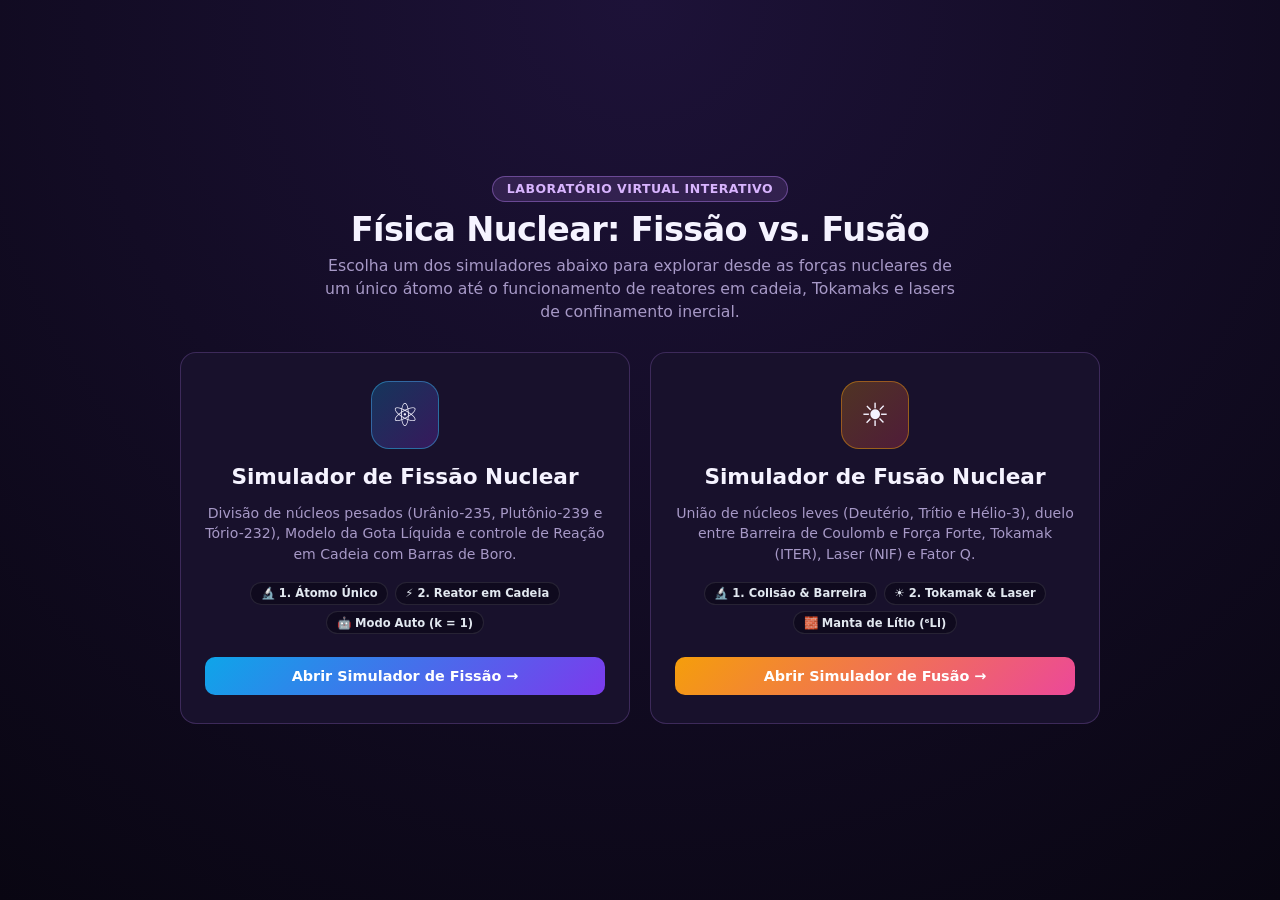
==== index.html @ 6d67d9fe "Adiciona simuladores interativos de Fissao e Fusao Nuclear" ====
<!DOCTYPE html>
<html lang="pt-BR">
<head>
  <meta charset="UTF-8">
  <meta name="viewport" content="width=device-width, initial-scale=1.0">
  <title>Laboratório de Física Nuclear — Fissão vs. Fusão</title>
  <link rel="icon" type="image/svg+xml" href="data:image/svg+xml,%3Csvg xmlns='http://www.w3.org/2000/svg' viewBox='0 0 64 64'%3E%3Crect width='64' height='64' rx='14' fill='%230c0817'/%3E%3Cellipse cx='32' cy='32' rx='26' ry='10' fill='none' stroke='%23c084fc' stroke-width='3' transform='rotate(30 32 32)'/%3E%3Cellipse cx='32' cy='32' rx='26' ry='10' fill='none' stroke='%2338bdf8' stroke-width='3' transform='rotate(-30 32 32)'/%3E%3Ccircle cx='32' cy='32' r='7' fill='%23facc15'/%3E%3C/svg%3E">
  <style>
    :root {
      --bg-dark: #0c0817;
      --bg-card: #18112c;
      --bg-card-hover: #22173e;
      --border-subtle: rgba(192, 132, 252, 0.22);
      --text-main: #f5f3ff;
      --text-muted: #a799c7;
    }

    * {
      box-sizing: border-box;
      margin: 0;
      padding: 0;
    }

    body {
      font-family: 'Segoe UI', system-ui, -apple-system, sans-serif;
      background: radial-gradient(circle at top, #1d1238 0%, #090612 100%);
      color: var(--text-main);
      min-height: 100vh;
      display: flex;
      flex-direction: column;
      align-items: center;
      justify-content: center;
      padding: 1.5rem;
    }

    .container {
      max-width: 920px;
      width: 100%;
      text-align: center;
      display: flex;
      flex-direction: column;
      gap: 1.8rem;
    }

    .header-badge {
      display: inline-block;
      margin: 0 auto 0.5rem;
      padding: 0.28rem 0.85rem;
      border-radius: 999px;
      background: rgba(192, 132, 252, 0.15);
      border: 1px solid rgba(192, 132, 252, 0.4);
      color: #d8b4fe;
      font-size: 0.78rem;
      font-weight: 700;
      letter-spacing: 0.04em;
      text-transform: uppercase;
    }

    h1 {
      font-size: 2.1rem;
      font-weight: 800;
      letter-spacing: -0.02em;
      margin-bottom: 0.4rem;
    }

    .subtitle {
      color: var(--text-muted);
      font-size: 0.98rem;
      max-width: 640px;
      margin: 0 auto;
      line-height: 1.45;
    }

    .cards-grid {
      display: grid;
      grid-template-columns: repeat(auto-fit, minmax(320px, 1fr));
      gap: 1.25rem;
    }

    .sim-card {
      text-decoration: none;
      color: inherit;
      background: var(--bg-card);
      border: 1px solid var(--border-subtle);
      border-radius: 16px;
      padding: 1.75rem 1.5rem;
      display: flex;
      flex-direction: column;
      align-items: center;
      gap: 0.9rem;
      transition: transform 0.2s ease, background 0.2s ease, border-color 0.2s ease, box-shadow 0.2s ease;
    }

    .sim-card:hover {
      transform: translateY(-4px);
      background: var(--bg-card-hover);
    }

    .sim-card.fission:hover {
      border-color: #38bdf8;
      box-shadow: 0 12px 30px rgba(56, 189, 248, 0.18);
    }

    .sim-card.fusion:hover {
      border-color: #f59e0b;
      box-shadow: 0 12px 30px rgba(245, 158, 11, 0.18);
    }

    .icon-circle {
      width: 68px;
      height: 68px;
      border-radius: 18px;
      display: flex;
      align-items: center;
      justify-content: center;
      font-size: 2rem;
    }

    .fission .icon-circle {
      background: linear-gradient(135deg, rgba(14, 165, 233, 0.25), rgba(147, 51, 234, 0.25));
      border: 1px solid rgba(56, 189, 248, 0.45);
    }

    .fusion .icon-circle {
      background: linear-gradient(135deg, rgba(245, 158, 11, 0.25), rgba(244, 63, 94, 0.25));
      border: 1px solid rgba(245, 158, 11, 0.45);
    }

    .sim-card h2 {
      font-size: 1.35rem;
      font-weight: 700;
    }

    .sim-card p {
      font-size: 0.88rem;
      color: var(--text-muted);
      line-height: 1.45;
    }

    .features-list {
      display: flex;
      flex-wrap: wrap;
      justify-content: center;
      gap: 0.4rem;
      margin-top: 0.2rem;
    }

    .pill {
      font-size: 0.72rem;
      font-weight: 600;
      padding: 0.22rem 0.6rem;
      border-radius: 999px;
      background: rgba(12, 8, 23, 0.65);
      border: 1px solid rgba(255, 255, 255, 0.1);
      color: #e2e8f0;
    }

    .cta-btn {
      margin-top: 0.5rem;
      width: 100%;
      padding: 0.7rem 1rem;
      border-radius: 10px;
      font-weight: 700;
      font-size: 0.9rem;
      transition: filter 0.15s ease;
    }

    .fission .cta-btn {
      background: linear-gradient(135deg, #0ea5e9, #7c3aed);
      color: #ffffff;
    }

    .fusion .cta-btn {
      background: linear-gradient(135deg, #f59e0b, #ec4899);
      color: #ffffff;
    }
  </style>
</head>
<body>
  <main class="container">
    <header>
      <span class="header-badge">Laboratório Virtual Interativo</span>
      <h1>Física Nuclear: Fissão vs. Fusão</h1>
      <p class="subtitle">
        Escolha um dos simuladores abaixo para explorar desde as forças nucleares de um único átomo até o funcionamento de reatores em cadeia, Tokamaks e lasers de confinamento inercial.
      </p>
    </header>

    <div class="cards-grid">
      <a href="fissao.html" class="sim-card fission">
        <div class="icon-circle">⚛️</div>
        <h2>Simulador de Fissão Nuclear</h2>
        <p>
          Divisão de núcleos pesados (Urânio-235, Plutônio-239 e Tório-232), Modelo da Gota Líquida e controle de Reação em Cadeia com Barras de Boro.
        </p>
        <div class="features-list">
          <span class="pill">🔬 1. Átomo Único</span>
          <span class="pill">⚡ 2. Reator em Cadeia</span>
          <span class="pill">🤖 Modo Auto (k = 1)</span>
        </div>
        <div class="cta-btn">Abrir Simulador de Fissão &rarr;</div>
      </a>

      <a href="fusao.html" class="sim-card fusion">
        <div class="icon-circle">☀️</div>
        <h2>Simulador de Fusão Nuclear</h2>
        <p>
          União de núcleos leves (Deutério, Trítio e Hélio-3), duelo entre Barreira de Coulomb e Força Forte, Tokamak (ITER), Laser (NIF) e Fator Q.
        </p>
        <div class="features-list">
          <span class="pill">🔬 1. Colisão &amp; Barreira</span>
          <span class="pill">☀️ 2. Tokamak &amp; Laser</span>
          <span class="pill">🧱 Manta de Lítio (⁶Li)</span>
        </div>
        <div class="cta-btn">Abrir Simulador de Fusão &rarr;</div>
      </a>
    </div>
  </main>
</body>
</html>
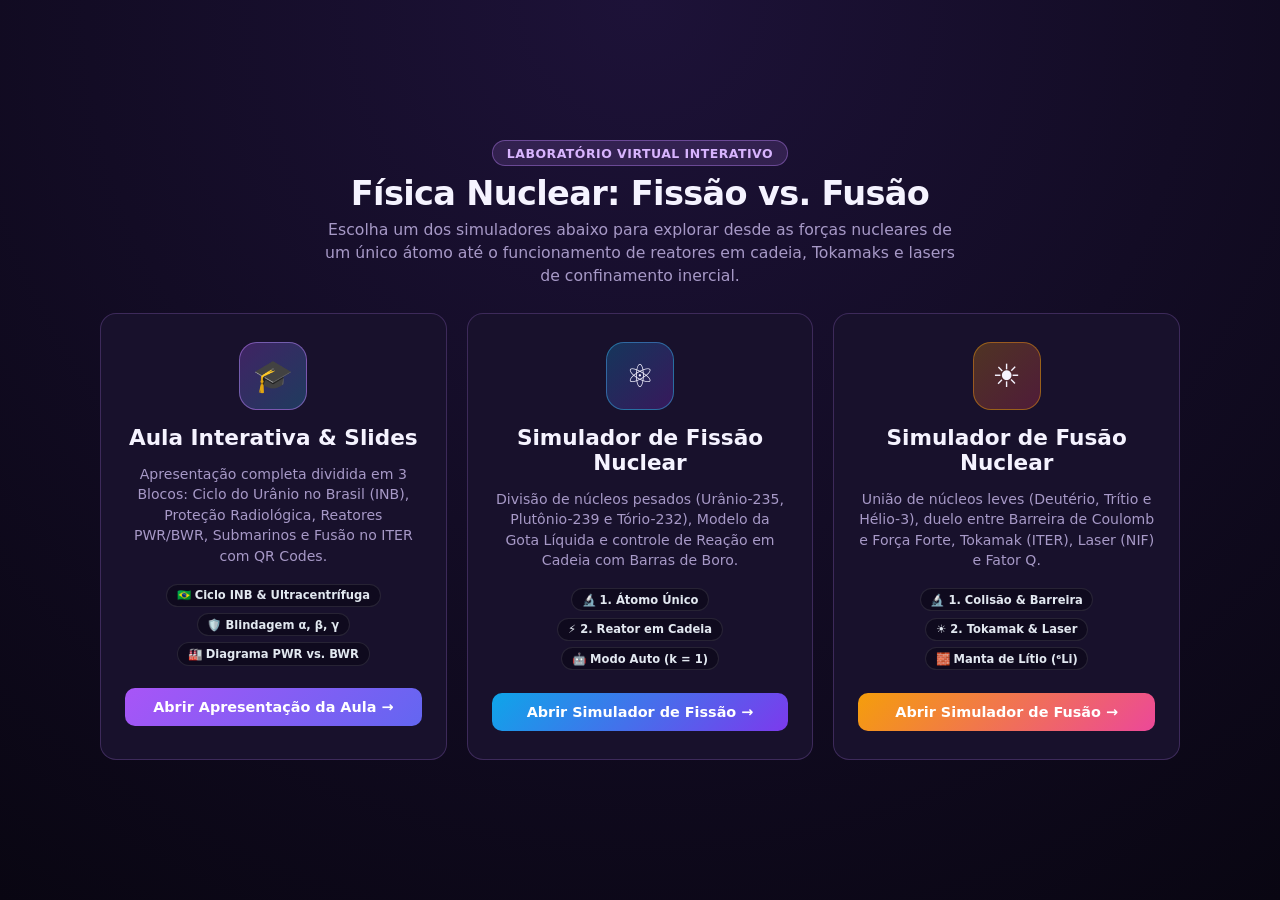
==== commit 88d2763e: "feat: site da aula interativa Fissao e Fusao Nuclear com simuladores e suporte a TV/mobile" ====
--- a/index.html
+++ b/index.html
@@ -34,12 +34,12 @@
     }
 
     .container {
-      max-width: 920px;
+      max-width: 1080px;
       width: 100%;
       text-align: center;
       display: flex;
       flex-direction: column;
-      gap: 1.8rem;
+      gap: 1.6rem;
     }
 
     .header-badge {
@@ -73,8 +73,20 @@
 
     .cards-grid {
       display: grid;
-      grid-template-columns: repeat(auto-fit, minmax(320px, 1fr));
+      grid-template-columns: repeat(auto-fit, minmax(260px, 1fr));
       gap: 1.25rem;
+    }
+
+    @media (max-width: 640px) {
+      body {
+        padding: 1rem;
+      }
+      h1 {
+        font-size: 1.55rem;
+      }
+      .subtitle {
+        font-size: 0.88rem;
+      }
     }
 
     .sim-card {
@@ -96,6 +108,11 @@
       background: var(--bg-card-hover);
     }
 
+    .sim-card.lesson:hover {
+      border-color: #c084fc;
+      box-shadow: 0 12px 30px rgba(192, 132, 252, 0.22);
+    }
+
     .sim-card.fission:hover {
       border-color: #38bdf8;
       box-shadow: 0 12px 30px rgba(56, 189, 248, 0.18);
@@ -114,6 +131,11 @@
       align-items: center;
       justify-content: center;
       font-size: 2rem;
+    }
+
+    .lesson .icon-circle {
+      background: linear-gradient(135deg, rgba(168, 85, 247, 0.28), rgba(56, 189, 248, 0.25));
+      border: 1px solid rgba(192, 132, 252, 0.5);
     }
 
     .fission .icon-circle {
@@ -163,6 +185,11 @@
       font-weight: 700;
       font-size: 0.9rem;
       transition: filter 0.15s ease;
+    }
+
+    .lesson .cta-btn {
+      background: linear-gradient(135deg, #a855f7, #6366f1);
+      color: #ffffff;
     }
 
     .fission .cta-btn {
@@ -187,6 +214,20 @@
     </header>
 
     <div class="cards-grid">
+      <a href="aula.html" class="sim-card lesson">
+        <div class="icon-circle">🎓</div>
+        <h2>Aula Interativa &amp; Slides</h2>
+        <p>
+          Apresentação completa dividida em 3 Blocos: Ciclo do Urânio no Brasil (INB), Proteção Radiológica, Reatores PWR/BWR, Submarinos e Fusão no ITER com QR Codes.
+        </p>
+        <div class="features-list">
+          <span class="pill">🇧🇷 Ciclo INB &amp; Ultracentrífuga</span>
+          <span class="pill">🛡️ Blindagem α, β, γ</span>
+          <span class="pill">🏭 Diagrama PWR vs. BWR</span>
+        </div>
+        <div class="cta-btn">Abrir Apresentação da Aula &rarr;</div>
+      </a>
+
       <a href="fissao.html" class="sim-card fission">
         <div class="icon-circle">⚛️</div>
         <h2>Simulador de Fissão Nuclear</h2>
